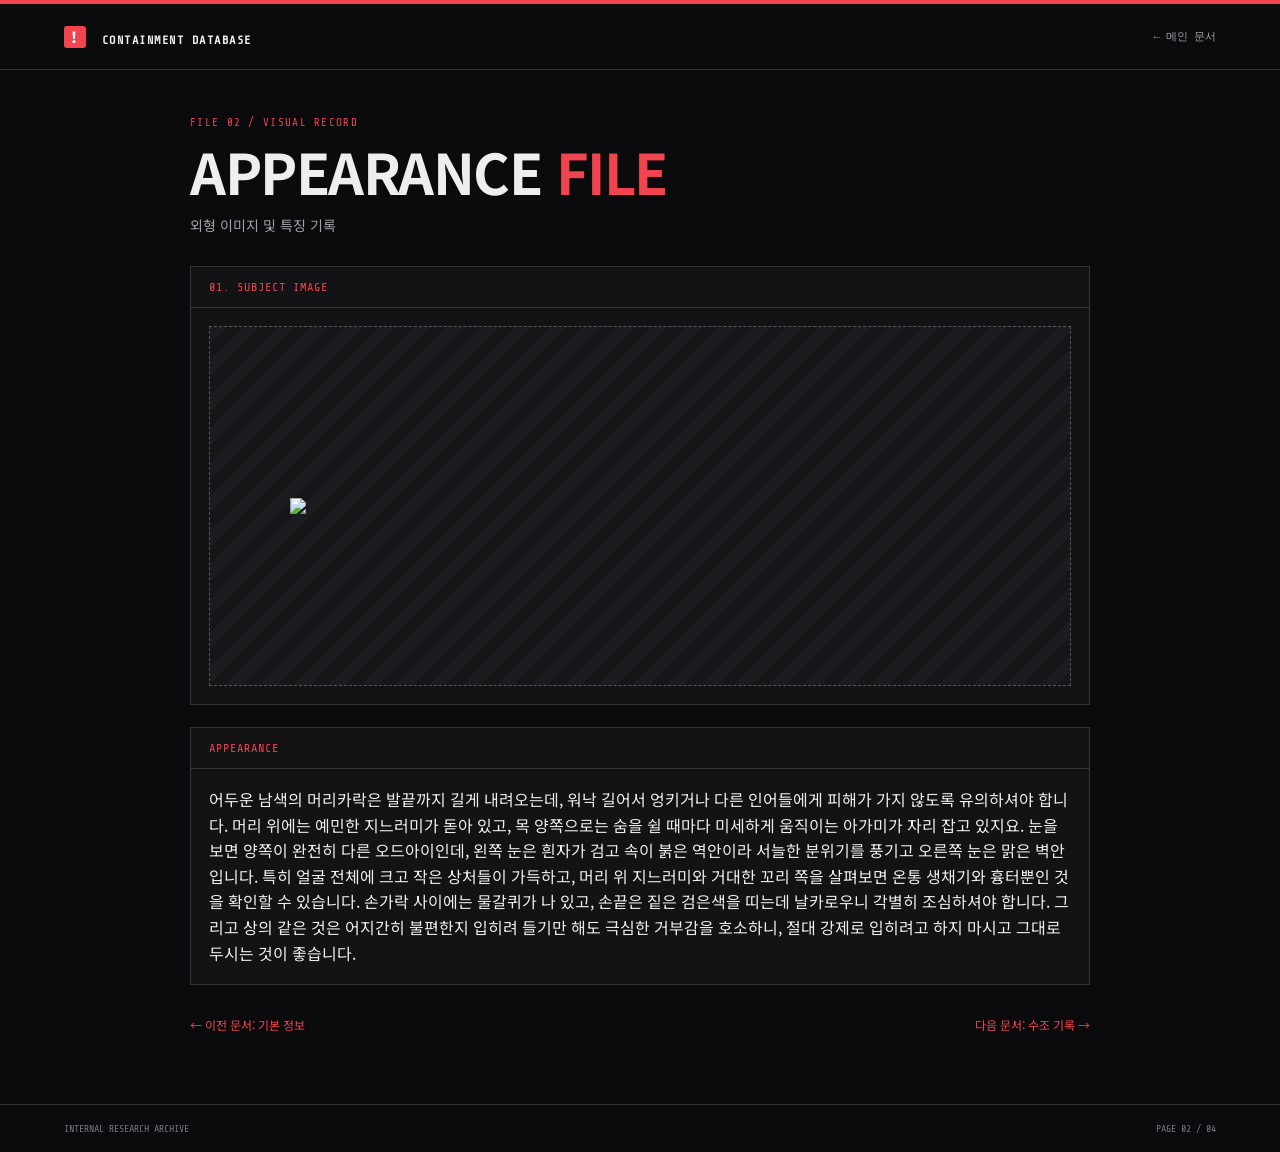
==== physical.html @ 75d5b013 "Add files via upload" ====
<!DOCTYPE html>
<html lang="ko">
<head><meta charset="UTF-8"><meta name="viewport" content="width=device-width, initial-scale=1.0"><title>02 APPEARANCE & FEATURES</title><link rel="stylesheet" href="style.css"></head>
<body><div class="topline"></div>
<header class="site-header"><a class="brand" href="index.html"><span class="brand-mark">!</span> CONTAINMENT DATABASE</a><a class="back-link" href="index.html">← 메인 문서</a></header>
<main class="page"><p class="eyebrow">FILE 02 / VISUAL RECORD</p><h1>APPEARANCE <span>FILE</span></h1><p class="subtitle">외형 이미지 및 특징 기록</p>
<section class="data-panel"><h2>01. SUBJECT IMAGE</h2><div class="portrait-placeholder">
 <img src="images/character.png" width="700">
</div></section>
<section class="data-panel">
  <h2>APPEARANCE</h2>
  <div class="blank-writing-area">
어두운 남색의 머리카락은 발끝까지 길게 내려오는데, 워낙 길어서 엉키거나 다른 인어들에게 피해가 가지 않도록 유의하셔야 합니다. 머리 위에는 예민한 지느러미가 돋아 있고, 목 양쪽으로는 숨을 쉴 때마다 미세하게 움직이는 아가미가 자리 잡고 있지요. 눈을 보면 양쪽이 완전히 다른 오드아이인데, 왼쪽 눈은 흰자가 검고 속이 붉은 역안이라 서늘한 분위기를 풍기고 오른쪽 눈은 맑은 벽안입니다. 특히 얼굴 전체에 크고 작은 상처들이 가득하고, 머리 위 지느러미와 거대한 꼬리 쪽을 살펴보면 온통 생채기와 흉터뿐인 것을 확인할 수 있습니다. 손가락 사이에는 물갈퀴가 나 있고, 손끝은 짙은 검은색을 띠는데 날카로우니 각별히 조심하셔야 합니다. 그리고 상의 같은 것은 어지간히 불편한지 입히려 들기만 해도 극심한 거부감을 호소하니, 절대 강제로 입히려고 하지 마시고 그대로 두시는 것이 좋습니다.
  </div>
</section>
<div class="page-nav"><a href="info.html">← 이전 문서: 기본 정보</a><a href="log.html">다음 문서: 수조 기록 →</a></div></main>
<footer class="site-footer"><span>INTERNAL RESEARCH ARCHIVE</span><span>PAGE 02 / 04</span></footer></body></html>
---- style.css ----
@import url('https://fonts.googleapis.com/css2?family=Noto+Sans+KR:wght@400;500;700;900&family=Share+Tech+Mono&display=swap');
:root{--bg:#0b0b0d;--panel:#131316;--red:#f0444f;--red-dark:#75232a;--text:#eeeeef;--muted:#a2a2aa;--line:#343439}
*{box-sizing:border-box}
body{margin:0;background:var(--bg);color:var(--text);font-family:'Noto Sans KR',sans-serif;line-height:1.6}
a{color:inherit;text-decoration:none}
.topline{height:4px;background:var(--red)}
.site-header{min-height:66px;padding:18px max(5vw,20px);display:flex;align-items:center;justify-content:space-between;gap:16px;border-bottom:1px solid var(--line)}
.brand{font:700 12px 'Share Tech Mono',monospace;letter-spacing:1.5px}
.brand-mark{display:inline-grid;place-items:center;width:22px;height:22px;margin-right:8px;color:white;background:var(--red);border-radius:3px;font:900 15px 'Noto Sans KR',sans-serif}
.access,.back-link{font:11px 'Share Tech Mono',monospace;color:var(--muted)}
.page{width:min(900px,90%);margin:46px auto 70px;position:relative}
.eyebrow{color:var(--red);font:11px 'Share Tech Mono',monospace;letter-spacing:1.3px}
h1{margin:8px 0 0;font-size:clamp(32px,6vw,56px);line-height:1.1;letter-spacing:-1.5px}
h1 span{color:var(--red)}
.subtitle{margin:12px 0 30px;color:var(--muted);font-size:14px}
.warning-panel{display:flex;gap:18px;align-items:center;padding:22px;margin:26px 0;border:1px solid var(--red-dark);background:linear-gradient(110deg,#211114,#141316)}
.warning-symbol{flex:0 0 44px;height:44px;display:grid;place-items:center;border:1px solid var(--red);color:var(--red);font-size:27px;font-weight:900}
.warning-panel h2{margin:0;font-size:18px}.warning-panel p{margin:4px 0}.muted{color:var(--muted);font-size:13px}
.subject-card{display:grid;grid-template-columns:210px 1fr;gap:24px;padding:22px;background:var(--panel);border:1px solid var(--line)}
.subject-image{min-height:250px;background:repeating-linear-gradient(135deg,#1b1b20,#1b1b20 10px,#161619 10px,#161619 20px);border:1px dashed #55555d;display:flex;flex-direction:column;justify-content:center;align-items:center;color:#777780;font:11px 'Share Tech Mono',monospace;gap:8px}
.subject-image small{font-size:9px}.subject-details h2{font-size:27px;margin:4px 0}.subject-details .eyebrow{margin-bottom:0}
.tags{display:flex;flex-wrap:wrap;gap:8px;margin:18px 0}.tag{padding:5px 8px;background:#252529;color:#d2d2d5;font:10px 'Share Tech Mono',monospace}.tag.danger{background:#42191e;color:#ff737b;border:1px solid #79272f}
.quick-facts{margin:0}.quick-facts div{display:flex;gap:14px;border-top:1px solid var(--line);padding:7px 0;font-size:12px}.quick-facts dt{width:90px;flex-shrink:0}.quick-facts dd{margin:0}
.section-heading{display:flex;align-items:baseline;gap:12px;margin:38px 0 14px;font:16px 'Share Tech Mono',monospace}.section-heading span{color:var(--muted);font:12px 'Noto Sans KR',sans-serif}
.document-grid{display:grid;grid-template-columns:repeat(2,minmax(0,1fr));gap:10px}.document-link{display:flex;align-items:center;gap:14px;padding:17px;background:var(--panel);border:1px solid var(--line);transition:border-color .2s,background .2s}.document-link:hover{border-color:var(--red);background:#1d1417}
.doc-number{color:var(--red);font:22px 'Share Tech Mono',monospace}.document-link b,.document-link small{display:block}.document-link b{font-size:14px}.document-link small{color:var(--muted);font:9px 'Share Tech Mono',monospace;margin-top:3px}.arrow{margin-left:auto;color:var(--red)}
.bottom-warning{margin-top:30px;padding-top:12px;border-top:1px solid var(--line);color:#777780;font:10px 'Share Tech Mono',monospace}
.data-panel{margin:22px 0;border:1px solid var(--line);background:var(--panel)}.data-panel>h2{margin:0;padding:13px 18px;border-bottom:1px solid var(--line);color:var(--red);font:12px 'Share Tech Mono',monospace;letter-spacing:1px}
.data-list{margin:0;padding:6px 18px 12px}.data-list div{display:grid;grid-template-columns:minmax(150px,32%) 1fr;gap:16px;padding:12px 0;border-bottom:1px solid #28282d;font-size:13px;min-height:45px}.data-list div:last-child{border-bottom:0}.data-list dt{font-size:12px}.data-list dd{margin:0;min-height:20px}
.file-stamp{position:absolute;right:0;top:42px;border:2px solid var(--red-dark);color:var(--red);padding:4px 10px;transform:rotate(7deg);font:12px 'Share Tech Mono',monospace;opacity:.8}
.blank-writing-area{min-height:105px;padding:18px}.blank-writing-area.large{min-height:180px}
.portrait-placeholder{min-height:360px;margin:18px;border:1px dashed #55555d;background:repeating-linear-gradient(135deg,#1b1b20,#1b1b20 12px,#161619 12px,#161619 24px);display:flex;flex-direction:column;align-items:center;justify-content:center;gap:8px;color:#888891;font:12px 'Share Tech Mono',monospace;text-align:center}.portrait-placeholder small{font:12px 'Noto Sans KR',sans-serif;color:var(--muted)}
.log-entry{display:grid;grid-template-columns:180px 1fr;border-bottom:1px solid var(--line)}.log-entry:last-child{border-bottom:0}.log-date{padding:18px;color:var(--red);font:11px 'Share Tech Mono',monospace;border-right:1px solid var(--line)}.log-entry h3{margin:15px 18px 0;font-size:14px}
.page-nav{display:flex;justify-content:space-between;flex-wrap:wrap;gap:12px;margin-top:30px}.page-nav a{color:var(--red);font-size:12px}
.site-footer{display:flex;justify-content:space-between;gap:12px;padding:18px 5vw;border-top:1px solid var(--line);color:#777780;font:10px 'Share Tech Mono',monospace}
@media(max-width:600px){.site-header{padding:15px 5%}.brand{font-size:10px;letter-spacing:.5px}.access{font-size:9px}.page{margin-top:32px}.subject-card{grid-template-columns:1fr;padding:15px}.subject-image{min-height:180px}.document-grid{grid-template-columns:1fr}.warning-panel{padding:15px;gap:12px}.file-stamp{position:static;display:inline-block;transform:rotate(4deg);margin:8px 0}.data-list div{grid-template-columns:1fr;gap:4px}.log-entry{grid-template-columns:1fr}.log-date{border-right:0;border-bottom:1px solid var(--line);padding-bottom:8px}.site-footer{font-size:8px}.portrait-placeholder{min-height:260px}}
.subject-image img {
  display: block;
  width: 100%;
  height: 100%;
  object-fit: contain;
}
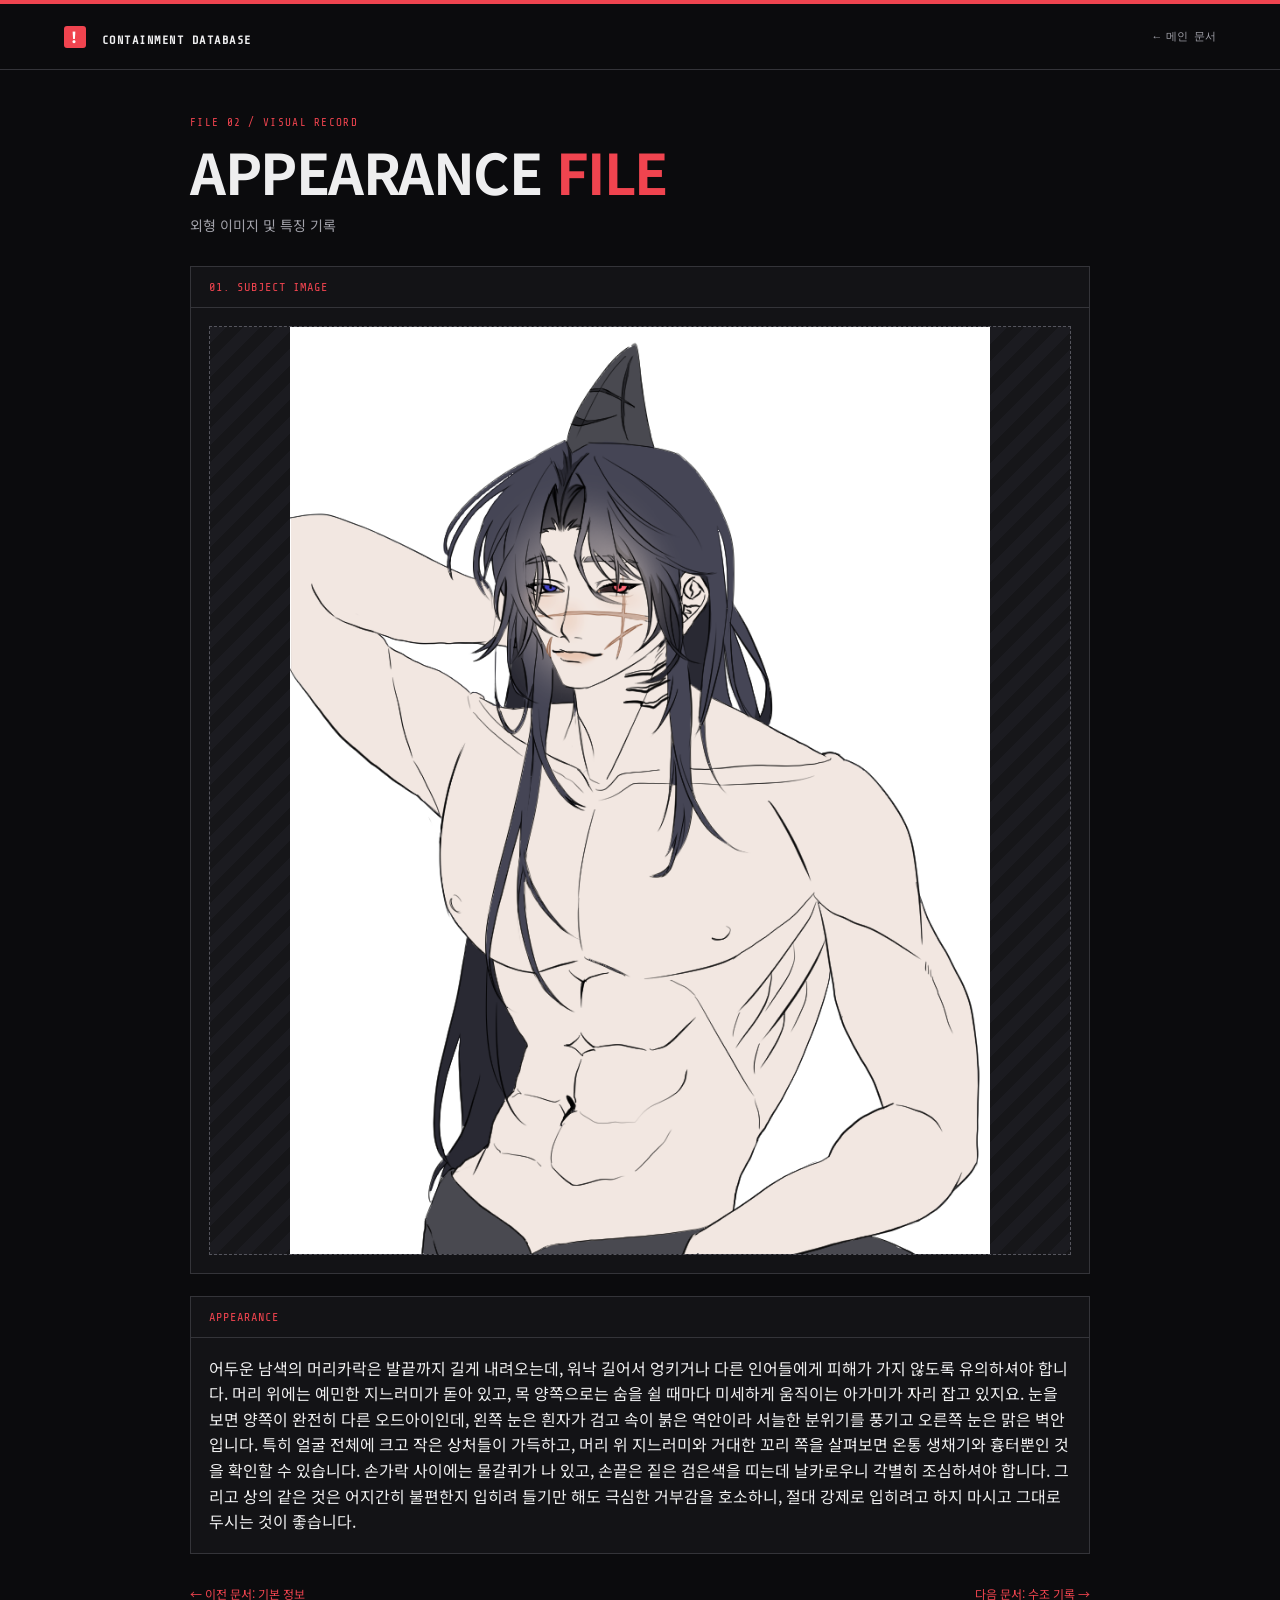
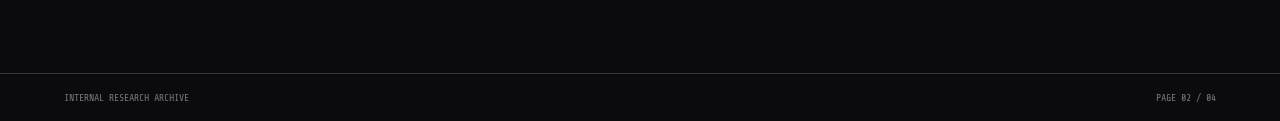
==== commit fb4f4a47: "Update physical.html" ====
--- a/physical.html
+++ b/physical.html
@@ -5,7 +5,7 @@
 <header class="site-header"><a class="brand" href="index.html"><span class="brand-mark">!</span> CONTAINMENT DATABASE</a><a class="back-link" href="index.html">← 메인 문서</a></header>
 <main class="page"><p class="eyebrow">FILE 02 / VISUAL RECORD</p><h1>APPEARANCE <span>FILE</span></h1><p class="subtitle">외형 이미지 및 특징 기록</p>
 <section class="data-panel"><h2>01. SUBJECT IMAGE</h2><div class="portrait-placeholder">
- <img src="images/character.png" width="700">
+ <img src="character.png" width="700">
 </div></section>
 <section class="data-panel">
   <h2>APPEARANCE</h2>
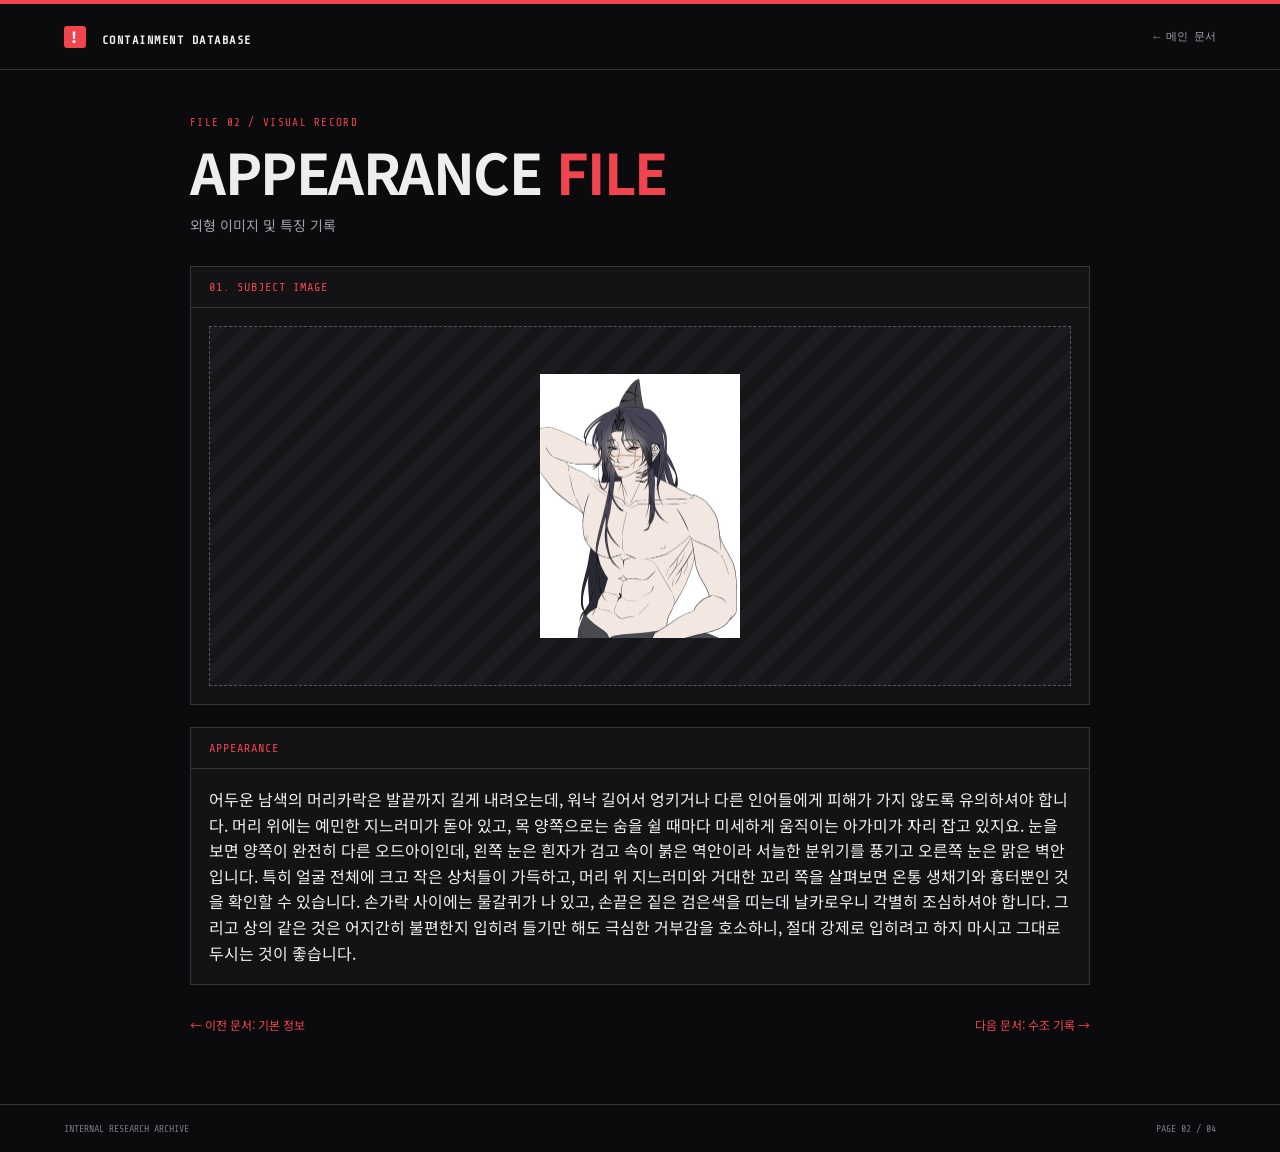
==== commit e5f189d8: "Update physical.html" ====
--- a/physical.html
+++ b/physical.html
@@ -5,7 +5,7 @@
 <header class="site-header"><a class="brand" href="index.html"><span class="brand-mark">!</span> CONTAINMENT DATABASE</a><a class="back-link" href="index.html">← 메인 문서</a></header>
 <main class="page"><p class="eyebrow">FILE 02 / VISUAL RECORD</p><h1>APPEARANCE <span>FILE</span></h1><p class="subtitle">외형 이미지 및 특징 기록</p>
 <section class="data-panel"><h2>01. SUBJECT IMAGE</h2><div class="portrait-placeholder">
- <img src="character.png" width="700">
+ <img src="character.png" width="200">
 </div></section>
 <section class="data-panel">
   <h2>APPEARANCE</h2>
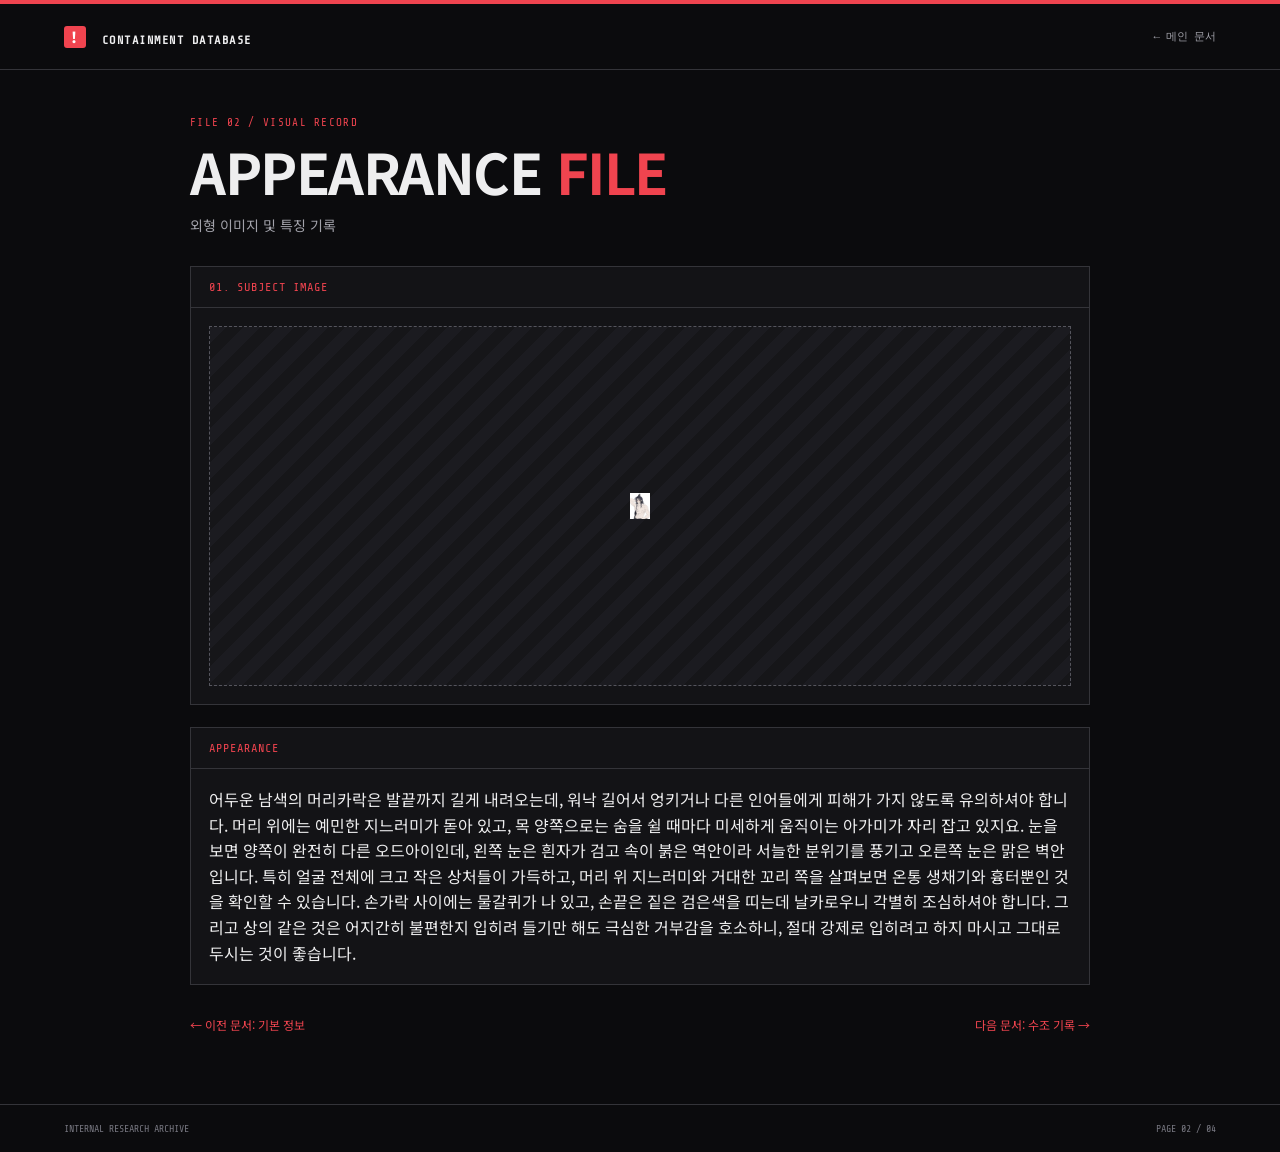
==== commit 30b9842f: "Update physical.html" ====
--- a/physical.html
+++ b/physical.html
@@ -5,7 +5,7 @@
 <header class="site-header"><a class="brand" href="index.html"><span class="brand-mark">!</span> CONTAINMENT DATABASE</a><a class="back-link" href="index.html">← 메인 문서</a></header>
 <main class="page"><p class="eyebrow">FILE 02 / VISUAL RECORD</p><h1>APPEARANCE <span>FILE</span></h1><p class="subtitle">외형 이미지 및 특징 기록</p>
 <section class="data-panel"><h2>01. SUBJECT IMAGE</h2><div class="portrait-placeholder">
- <img src="character.png" width="200">
+ <img src="character.png" width="20">
 </div></section>
 <section class="data-panel">
   <h2>APPEARANCE</h2>
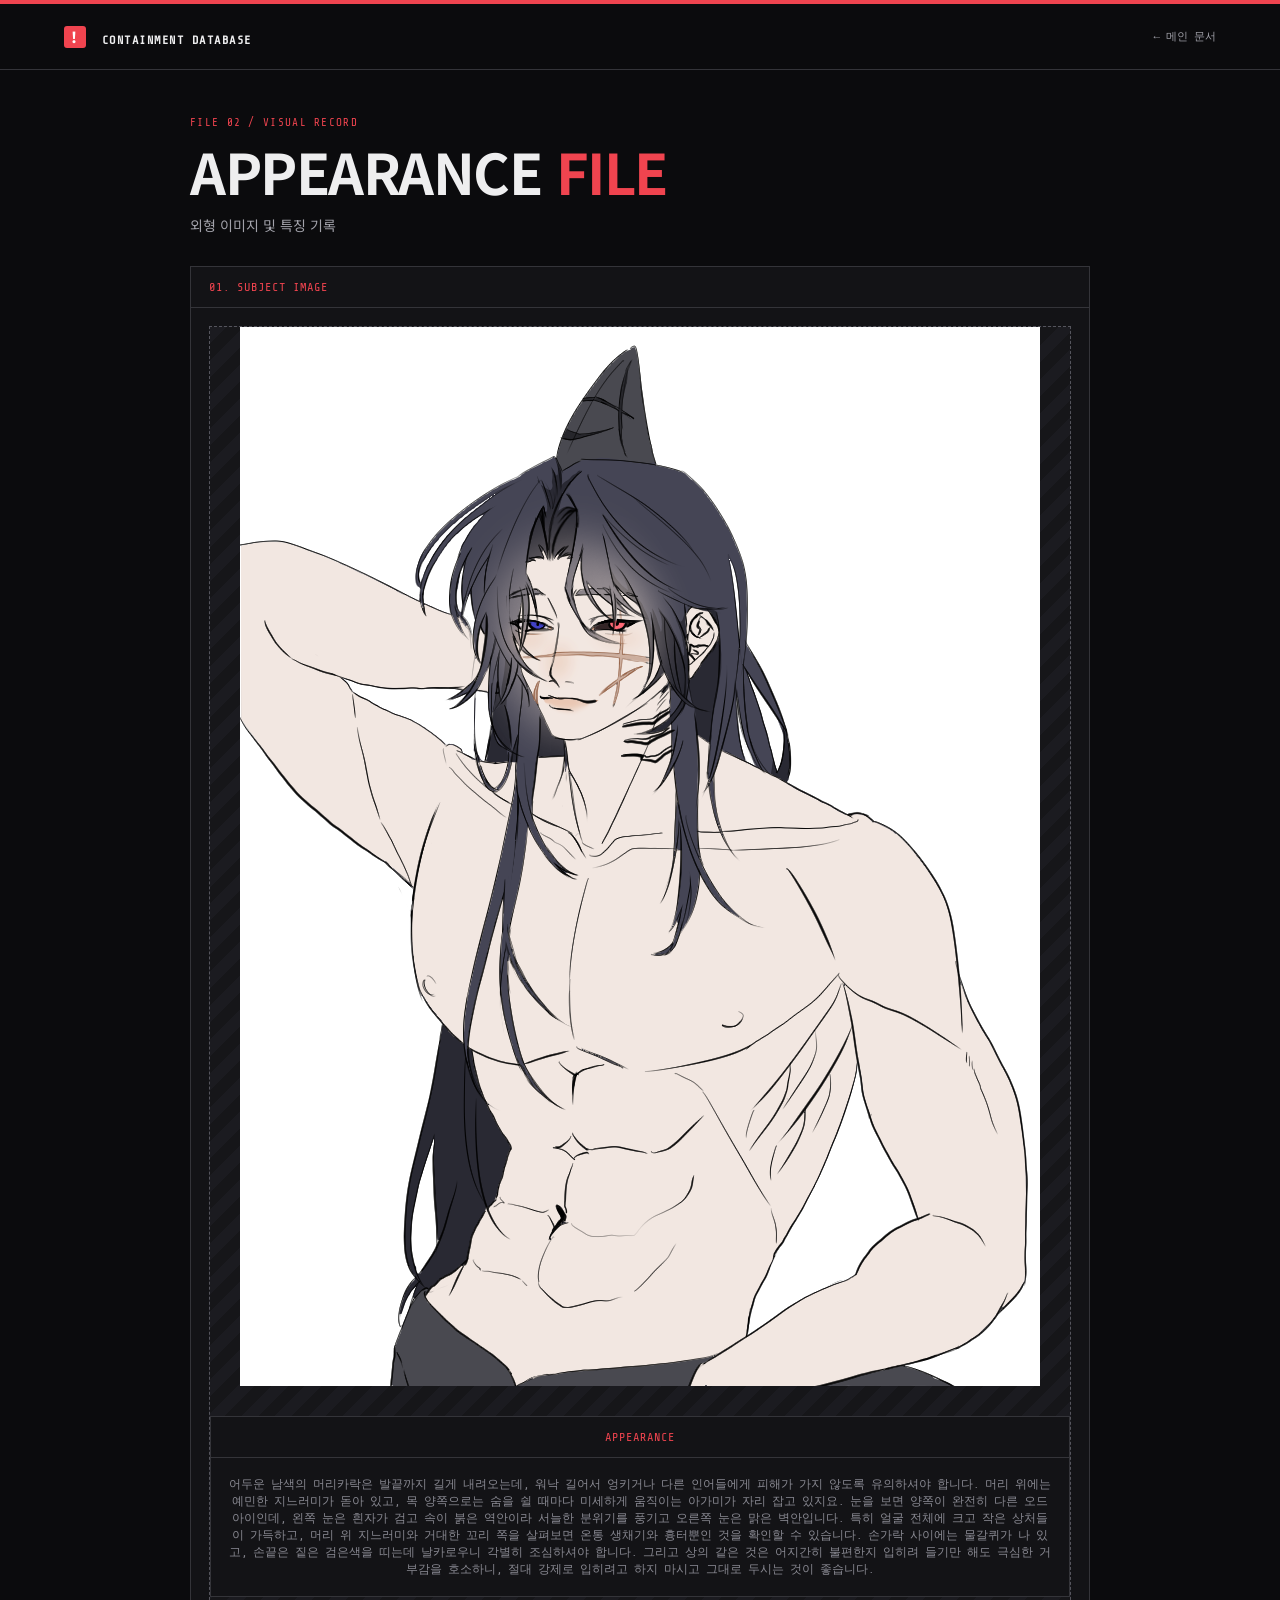
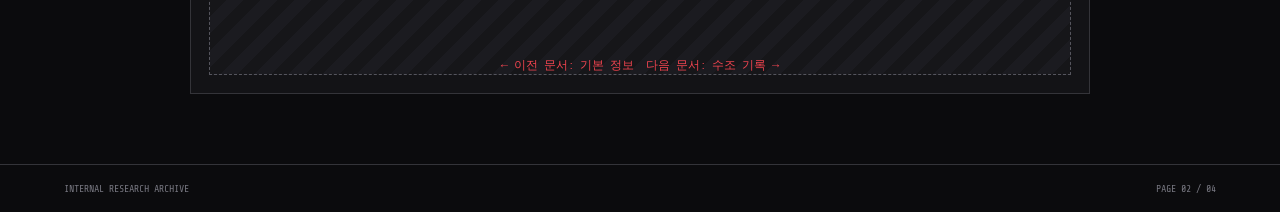
==== commit 265649bf: "Update physical.html" ====
--- a/physical.html
+++ b/physical.html
@@ -5,8 +5,7 @@
 <header class="site-header"><a class="brand" href="index.html"><span class="brand-mark">!</span> CONTAINMENT DATABASE</a><a class="back-link" href="index.html">← 메인 문서</a></header>
 <main class="page"><p class="eyebrow">FILE 02 / VISUAL RECORD</p><h1>APPEARANCE <span>FILE</span></h1><p class="subtitle">외형 이미지 및 특징 기록</p>
 <section class="data-panel"><h2>01. SUBJECT IMAGE</h2><div class="portrait-placeholder">
- <img src="character.png" width="20">
-</div></section>
+ <img src="character.png">
 <section class="data-panel">
   <h2>APPEARANCE</h2>
   <div class="blank-writing-area">
--- a/style.css
+++ b/style.css
@@ -40,3 +40,11 @@
   height: 100%;
   object-fit: contain;
 }
+.character-image {
+    display: block;
+    width: 100%;
+    max-width: 800px;
+    height: auto;
+    margin: 0 auto;
+    object-fit: contain;
+}
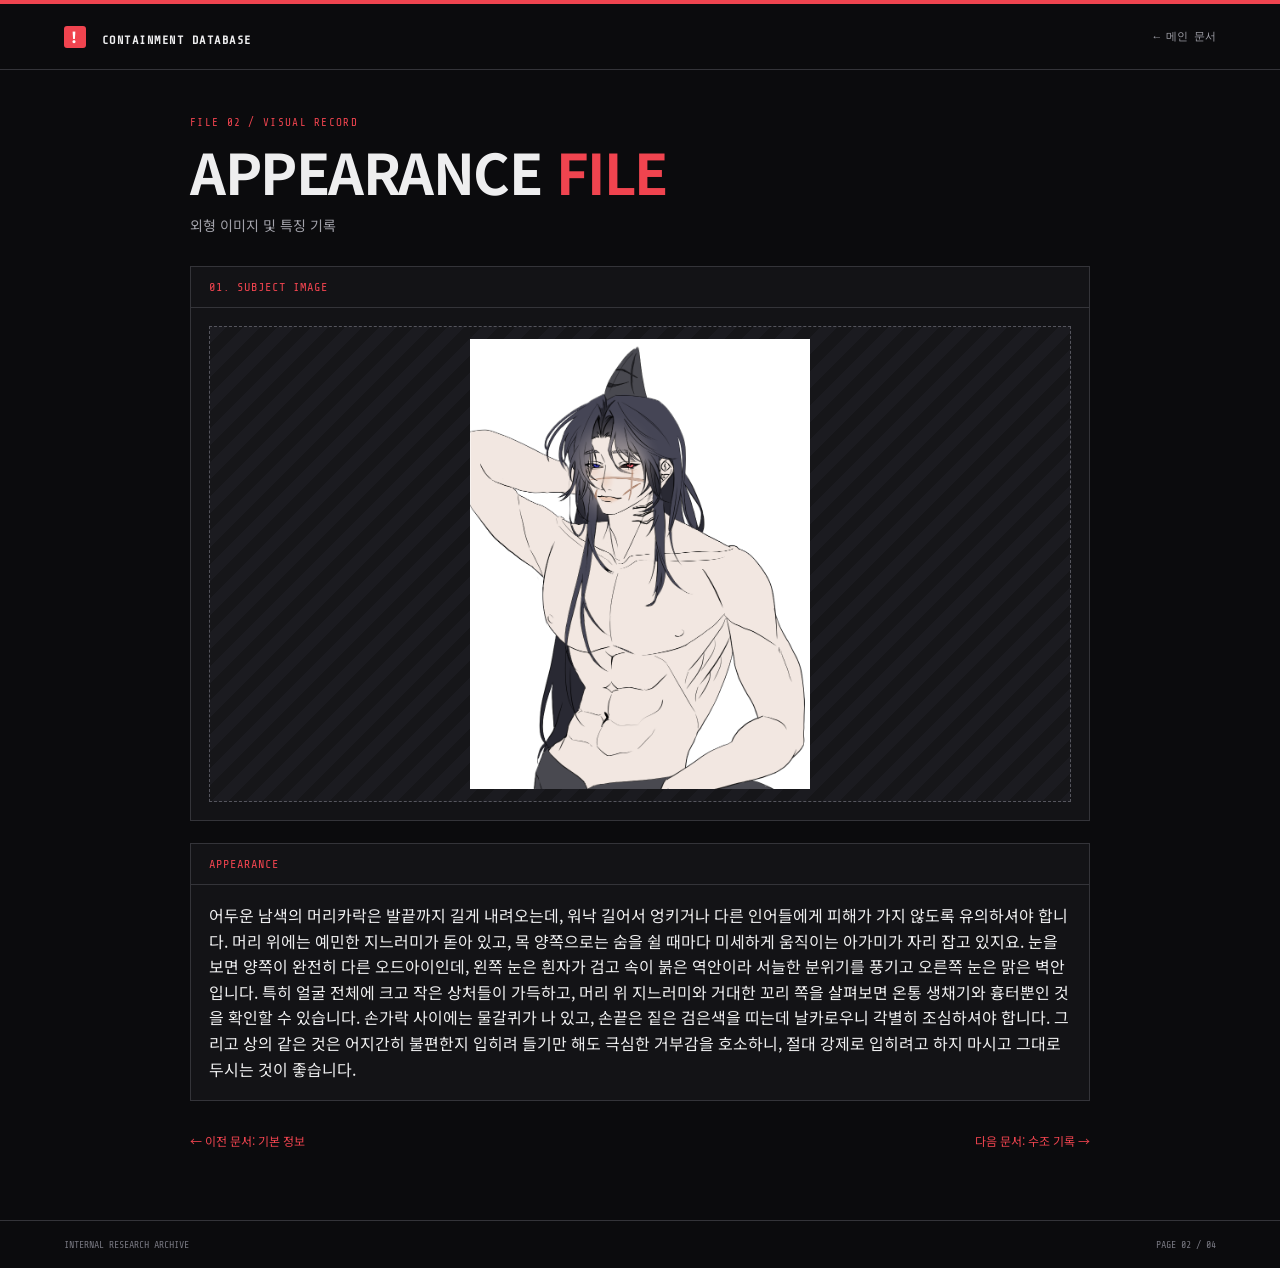
==== commit 1ae98ff7: "Update physical.html" ====
--- a/physical.html
+++ b/physical.html
@@ -1,16 +1,49 @@
 <!DOCTYPE html>
 <html lang="ko">
-<head><meta charset="UTF-8"><meta name="viewport" content="width=device-width, initial-scale=1.0"><title>02 APPEARANCE & FEATURES</title><link rel="stylesheet" href="style.css"></head>
-<body><div class="topline"></div>
-<header class="site-header"><a class="brand" href="index.html"><span class="brand-mark">!</span> CONTAINMENT DATABASE</a><a class="back-link" href="index.html">← 메인 문서</a></header>
-<main class="page"><p class="eyebrow">FILE 02 / VISUAL RECORD</p><h1>APPEARANCE <span>FILE</span></h1><p class="subtitle">외형 이미지 및 특징 기록</p>
-<section class="data-panel"><h2>01. SUBJECT IMAGE</h2><div class="portrait-placeholder">
- <img src="character.png">
-<section class="data-panel">
-  <h2>APPEARANCE</h2>
-  <div class="blank-writing-area">
-어두운 남색의 머리카락은 발끝까지 길게 내려오는데, 워낙 길어서 엉키거나 다른 인어들에게 피해가 가지 않도록 유의하셔야 합니다. 머리 위에는 예민한 지느러미가 돋아 있고, 목 양쪽으로는 숨을 쉴 때마다 미세하게 움직이는 아가미가 자리 잡고 있지요. 눈을 보면 양쪽이 완전히 다른 오드아이인데, 왼쪽 눈은 흰자가 검고 속이 붉은 역안이라 서늘한 분위기를 풍기고 오른쪽 눈은 맑은 벽안입니다. 특히 얼굴 전체에 크고 작은 상처들이 가득하고, 머리 위 지느러미와 거대한 꼬리 쪽을 살펴보면 온통 생채기와 흉터뿐인 것을 확인할 수 있습니다. 손가락 사이에는 물갈퀴가 나 있고, 손끝은 짙은 검은색을 띠는데 날카로우니 각별히 조심하셔야 합니다. 그리고 상의 같은 것은 어지간히 불편한지 입히려 들기만 해도 극심한 거부감을 호소하니, 절대 강제로 입히려고 하지 마시고 그대로 두시는 것이 좋습니다.
-  </div>
-</section>
-<div class="page-nav"><a href="info.html">← 이전 문서: 기본 정보</a><a href="log.html">다음 문서: 수조 기록 →</a></div></main>
-<footer class="site-footer"><span>INTERNAL RESEARCH ARCHIVE</span><span>PAGE 02 / 04</span></footer></body></html>
+<head>
+  <meta charset="UTF-8">
+  <meta name="viewport" content="width=device-width, initial-scale=1.0">
+  <title>02 APPEARANCE & FEATURES</title>
+  <link rel="stylesheet" href="style.css">
+</head>
+<body>
+  <div class="topline"></div>
+
+  <header class="site-header">
+    <a class="brand" href="index.html">
+      <span class="brand-mark">!</span> CONTAINMENT DATABASE
+    </a>
+    <a class="back-link" href="index.html">← 메인 문서</a>
+  </header>
+
+  <main class="page">
+    <p class="eyebrow">FILE 02 / VISUAL RECORD</p>
+    <h1>APPEARANCE <span>FILE</span></h1>
+    <p class="subtitle">외형 이미지 및 특징 기록</p>
+
+    <section class="data-panel">
+      <h2>01. SUBJECT IMAGE</h2>
+      <div class="portrait-placeholder">
+        <img src="character.png" alt="대상 외형 이미지">
+      </div>
+    </section>
+
+    <section class="data-panel">
+      <h2>APPEARANCE</h2>
+      <div class="blank-writing-area">
+        어두운 남색의 머리카락은 발끝까지 길게 내려오는데, 워낙 길어서 엉키거나 다른 인어들에게 피해가 가지 않도록 유의하셔야 합니다. 머리 위에는 예민한 지느러미가 돋아 있고, 목 양쪽으로는 숨을 쉴 때마다 미세하게 움직이는 아가미가 자리 잡고 있지요. 눈을 보면 양쪽이 완전히 다른 오드아이인데, 왼쪽 눈은 흰자가 검고 속이 붉은 역안이라 서늘한 분위기를 풍기고 오른쪽 눈은 맑은 벽안입니다. 특히 얼굴 전체에 크고 작은 상처들이 가득하고, 머리 위 지느러미와 거대한 꼬리 쪽을 살펴보면 온통 생채기와 흉터뿐인 것을 확인할 수 있습니다. 손가락 사이에는 물갈퀴가 나 있고, 손끝은 짙은 검은색을 띠는데 날카로우니 각별히 조심하셔야 합니다. 그리고 상의 같은 것은 어지간히 불편한지 입히려 들기만 해도 극심한 거부감을 호소하니, 절대 강제로 입히려고 하지 마시고 그대로 두시는 것이 좋습니다.
+      </div>
+    </section>
+
+    <div class="page-nav">
+      <a href="info.html">← 이전 문서: 기본 정보</a>
+      <a href="log.html">다음 문서: 수조 기록 →</a>
+    </div>
+  </main>
+
+  <footer class="site-footer">
+    <span>INTERNAL RESEARCH ARCHIVE</span>
+    <span>PAGE 02 / 04</span>
+  </footer>
+</body>
+</html>
--- a/style.css
+++ b/style.css
@@ -43,8 +43,26 @@
 .character-image {
     display: block;
     width: 100%;
-    max-width: 800px;
+    max-width: none;
     height: auto;
-    margin: 0 auto;
-    object-fit: contain;
+    margin: 0;
 }
+.portrait-placeholder {
+  min-height: 0;
+  padding: 12px;
+  overflow: hidden;
+}
+
+.portrait-placeholder img {
+  display: block;
+  width: 100%;
+  max-height: 450px;
+  object-fit: contain;
+  margin: 0 auto;
+}
+
+@media (max-width: 600px) {
+  .portrait-placeholder img {
+    max-height: 320px;
+  }
+}
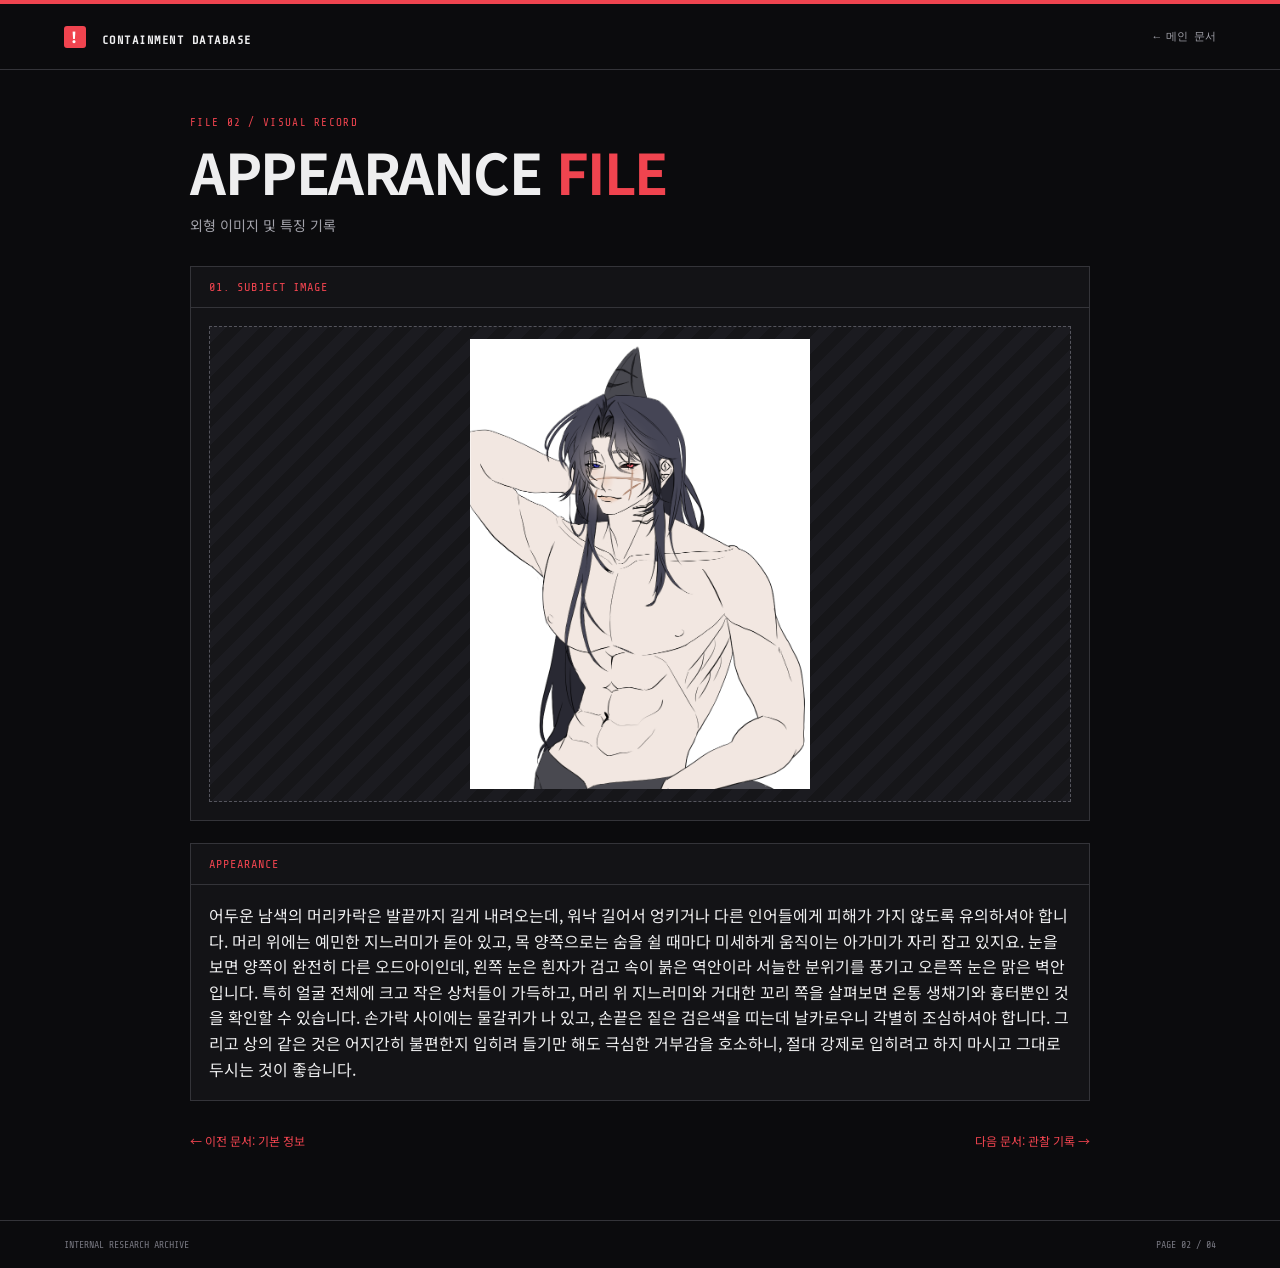
==== commit b306fea7: "Update physical.html" ====
--- a/physical.html
+++ b/physical.html
@@ -37,7 +37,7 @@
 
     <div class="page-nav">
       <a href="info.html">← 이전 문서: 기본 정보</a>
-      <a href="log.html">다음 문서: 수조 기록 →</a>
+      <a href="log.html">다음 문서: 관찰 기록 →</a>
     </div>
   </main>
 
